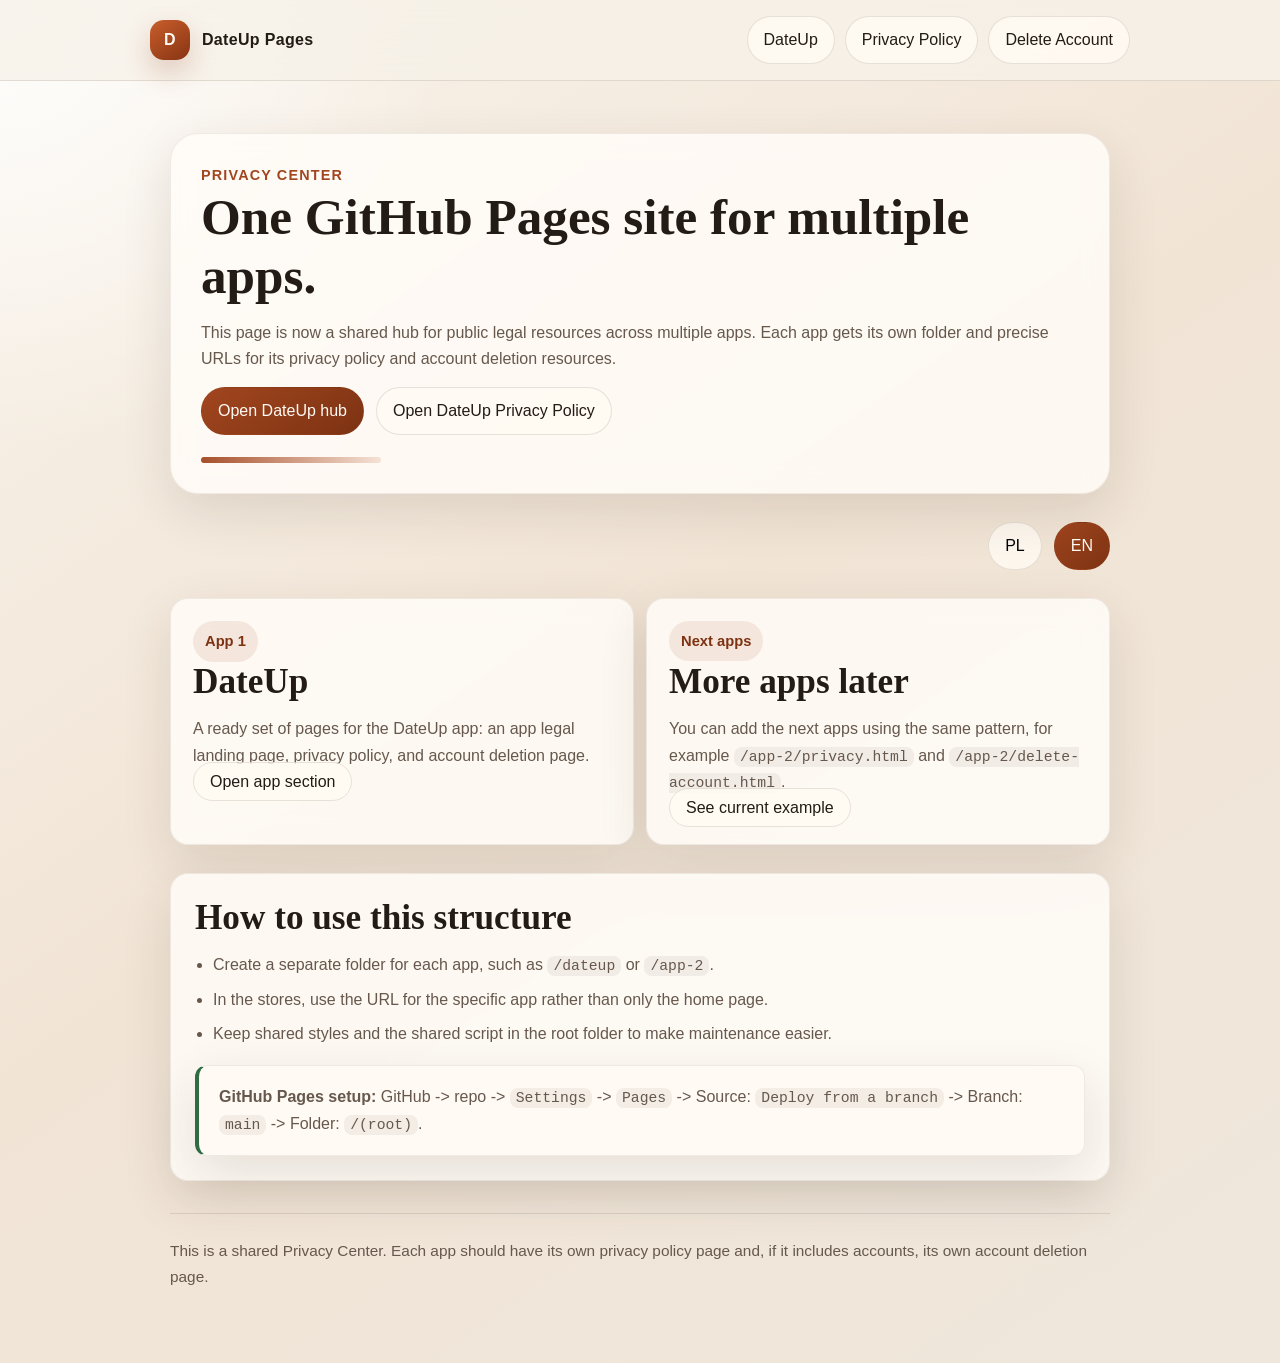
==== index.html @ e55b816a "initial commit" ====
<!DOCTYPE html>
<html lang="pl">
<head>
    <meta charset="utf-8">
    <meta name="viewport" content="width=device-width, initial-scale=1">
    <title>DateUp Pages Privacy Center</title>
    <meta name="description" content="Public privacy center for multiple apps published on DateUp Pages.">
    <link rel="stylesheet" href="./styles.css">
</head>
<body>
<header class="site-header">
    <div class="site-header-inner">
        <a class="brand" href="./index.html">
            <span class="brand-mark">D</span>
            <span>DateUp Pages</span>
        </a>
        <nav class="nav-links">
            <a href="./dateup/index.html">DateUp</a>
            <a href="./dateup/privacy.html">Privacy Policy</a>
            <a href="./dateup/delete-account.html">Delete Account</a>
        </nav>
    </div>
</header>

<main class="shell">
    <section class="hero">
        <div class="eyebrow">Privacy Center</div>
        <div data-lang-section="pl">
            <h1>Jedno GitHub Pages dla wielu aplikacji.</h1>
            <p>Ta strona jest teraz wspolnym hubem dla publicznych zasobow prawnych kilku aplikacji. Kazda aplikacja dostaje osobny katalog i wlasne, precyzyjne linki do polityki prywatnosci oraz usuwania konta.</p>
        </div>
        <div data-lang-section="en">
            <h1>One GitHub Pages site for multiple apps.</h1>
            <p>This page is now a shared hub for public legal resources across multiple apps. Each app gets its own folder and precise URLs for its privacy policy and account deletion resources.</p>
        </div>
        <div class="hero-actions">
            <a class="button button-primary" href="./dateup/index.html">Open DateUp hub</a>
            <a class="button" href="./dateup/privacy.html">Open DateUp Privacy Policy</a>
        </div>
    </section>

    <section class="section">
        <div class="lang-switch" aria-label="Language switch">
            <button type="button" data-lang-button="pl">PL</button>
            <button type="button" data-lang-button="en">EN</button>
        </div>
    </section>

    <section class="section card-grid">
        <article class="doc-card">
            <div class="meta">App 1</div>
            <h2>DateUp</h2>
            <div data-lang-section="pl">
                <p>Gotowy zestaw podstron dla aplikacji DateUp: landing legalowy, polityka prywatnosci i strona usuwania konta.</p>
            </div>
            <div data-lang-section="en">
                <p>A ready set of pages for the DateUp app: an app legal landing page, privacy policy, and account deletion page.</p>
            </div>
            <a class="button" href="./dateup/index.html">Open app section</a>
        </article>

        <article class="doc-card">
            <div class="meta">Next apps</div>
            <h2>More apps later</h2>
            <div data-lang-section="pl">
                <p>Kolejne aplikacje mozesz dodawac tym samym schematem, np. <code>/app-2/privacy.html</code> i <code>/app-2/delete-account.html</code>.</p>
            </div>
            <div data-lang-section="en">
                <p>You can add the next apps using the same pattern, for example <code>/app-2/privacy.html</code> and <code>/app-2/delete-account.html</code>.</p>
            </div>
            <a class="button" href="./dateup/index.html">See current example</a>
        </article>
    </section>

    <section class="section panel">
        <div data-lang-section="pl">
            <h2>Jak z tego korzystac</h2>
            <ul class="checklist">
                <li>Dla kazdej aplikacji utworz osobny katalog, np. <code>/dateup</code> albo <code>/app-2</code>.</li>
                <li>W sklepie podawaj URL do konkretnej aplikacji, a nie tylko do strony glownej.</li>
                <li>Zostaw wspolne style i skrypt w katalogu glownym, zeby latwiej utrzymywac calosc.</li>
            </ul>
        </div>
        <div data-lang-section="en">
            <h2>How to use this structure</h2>
            <ul class="checklist">
                <li>Create a separate folder for each app, such as <code>/dateup</code> or <code>/app-2</code>.</li>
                <li>In the stores, use the URL for the specific app rather than only the home page.</li>
                <li>Keep shared styles and the shared script in the root folder to make maintenance easier.</li>
            </ul>
        </div>

        <div class="callout callout-success">
            <div data-lang-section="pl">
                <p><strong>GitHub Pages setup:</strong> GitHub -> repo -> <code>Settings</code> -> <code>Pages</code> -> Source: <code>Deploy from a branch</code> -> Branch: <code>main</code> -> Folder: <code>/(root)</code>.</p>
            </div>
            <div data-lang-section="en">
                <p><strong>GitHub Pages setup:</strong> GitHub -> repo -> <code>Settings</code> -> <code>Pages</code> -> Source: <code>Deploy from a branch</code> -> Branch: <code>main</code> -> Folder: <code>/(root)</code>.</p>
            </div>
        </div>
    </section>

    <footer class="footer">
        <div data-lang-section="pl">
            <p>To jest wspolny Privacy Center. Kazda aplikacja powinna miec wlasna podstrone z polityka prywatnosci i, jesli ma konto, z usuwaniem konta.</p>
        </div>
        <div data-lang-section="en">
            <p>This is a shared Privacy Center. Each app should have its own privacy policy page and, if it includes accounts, its own account deletion page.</p>
        </div>
    </footer>
</main>

<script src="./site.js"></script>
</body>
</html>
---- styles.css ----
:root {
    --bg: #f7f1e8;
    --bg-accent: #efe2d1;
    --surface: rgba(255, 252, 247, 0.86);
    --surface-strong: #fffaf3;
    --text: #231b15;
    --muted: #66584d;
    --line: rgba(61, 45, 31, 0.12);
    --primary: #a1461f;
    --primary-strong: #7d3212;
    --primary-soft: rgba(161, 70, 31, 0.1);
    --ok: #2f6b43;
    --warn: #8a5a0a;
    --shadow: 0 18px 50px rgba(58, 42, 28, 0.12);
    --radius-lg: 28px;
    --radius-md: 18px;
    --radius-sm: 12px;
    --content: 980px;
}

* {
    box-sizing: border-box;
}

html {
    scroll-behavior: smooth;
}

body {
    margin: 0;
    min-height: 100vh;
    color: var(--text);
    background:
        radial-gradient(circle at top left, rgba(255, 255, 255, 0.9), transparent 28rem),
        linear-gradient(145deg, #f9f4ec 0%, #f1e4d5 48%, #efe7dc 100%);
    font-family: "Aptos", "Segoe UI Variable", "Segoe UI", sans-serif;
    line-height: 1.65;
}

a {
    color: inherit;
}

.shell {
    max-width: var(--content);
    margin: 0 auto;
    padding: 24px 20px 48px;
}

.site-header {
    position: sticky;
    top: 0;
    z-index: 10;
    backdrop-filter: blur(16px);
    background: rgba(247, 241, 232, 0.78);
    border-bottom: 1px solid var(--line);
}

.site-header-inner {
    max-width: calc(var(--content) + 40px);
    margin: 0 auto;
    padding: 16px 20px;
    display: flex;
    align-items: center;
    justify-content: space-between;
    gap: 16px;
}

.brand {
    display: inline-flex;
    align-items: center;
    gap: 12px;
    text-decoration: none;
    font-weight: 700;
    letter-spacing: 0.02em;
}

.brand-mark {
    width: 40px;
    height: 40px;
    display: grid;
    place-items: center;
    border-radius: 14px;
    background: linear-gradient(145deg, #c95e2c, #873413);
    color: #fff9f2;
    box-shadow: 0 12px 28px rgba(137, 52, 19, 0.22);
}

.nav-links {
    display: flex;
    flex-wrap: wrap;
    gap: 10px;
}

.nav-links a,
.lang-switch button,
.button {
    border: 1px solid var(--line);
    border-radius: 999px;
    background: rgba(255, 250, 243, 0.82);
    padding: 10px 16px;
    text-decoration: none;
    font: inherit;
    cursor: pointer;
    transition: transform 140ms ease, background 140ms ease, border-color 140ms ease;
}

.nav-links a:hover,
.lang-switch button:hover,
.button:hover {
    transform: translateY(-1px);
    background: #fffdf8;
    border-color: rgba(125, 50, 18, 0.25);
}

.button-primary {
    background: linear-gradient(145deg, var(--primary), var(--primary-strong));
    color: #fffaf5;
    border-color: transparent;
}

.hero,
.panel,
.callout,
.doc-card {
    border: 1px solid rgba(61, 45, 31, 0.08);
    background: var(--surface);
    box-shadow: var(--shadow);
    backdrop-filter: blur(12px);
}

.hero {
    margin-top: 28px;
    padding: 30px;
    border-radius: var(--radius-lg);
    overflow: hidden;
}

.hero::after {
    content: "";
    display: block;
    margin-top: 22px;
    width: 180px;
    height: 6px;
    border-radius: 999px;
    background: linear-gradient(90deg, rgba(161, 70, 31, 0.95), rgba(201, 94, 44, 0.15));
}

.eyebrow {
    color: var(--primary);
    font-size: 0.9rem;
    font-weight: 700;
    letter-spacing: 0.08em;
    text-transform: uppercase;
}

h1,
h2,
h3 {
    font-family: "Iowan Old Style", "Palatino Linotype", Georgia, serif;
    line-height: 1.15;
    margin: 0 0 14px;
}

h1 {
    font-size: clamp(2rem, 4vw, 3.6rem);
}

h2 {
    font-size: clamp(1.5rem, 3vw, 2.2rem);
    margin-top: 0;
}

h3 {
    font-size: 1.12rem;
}

p {
    margin: 0 0 14px;
    color: var(--muted);
}

.hero-actions,
.lang-switch,
.card-grid {
    display: flex;
    flex-wrap: wrap;
    gap: 12px;
}

.card-grid {
    margin-top: 26px;
}

.doc-card {
    flex: 1 1 260px;
    padding: 22px;
    border-radius: var(--radius-md);
}

.doc-card p:last-child,
.panel p:last-child,
.callout p:last-child {
    margin-bottom: 0;
}

.doc-card a {
    text-decoration: none;
}

.section {
    margin-top: 28px;
}

.panel {
    padding: 24px;
    border-radius: var(--radius-md);
}

.callout {
    margin-top: 18px;
    padding: 18px 20px;
    border-radius: var(--radius-sm);
    background: var(--surface-strong);
}

.callout-warning {
    border-left: 4px solid var(--warn);
}

.callout-success {
    border-left: 4px solid var(--ok);
}

.doc-section {
    padding: 22px 0;
    border-bottom: 1px solid var(--line);
}

.doc-section:last-child {
    border-bottom: 0;
    padding-bottom: 0;
}

.checklist,
.inline-list {
    margin: 0;
    padding-left: 18px;
    color: var(--muted);
}

.inline-list li + li,
.checklist li + li {
    margin-top: 8px;
}

.meta {
    display: inline-flex;
    align-items: center;
    gap: 8px;
    border-radius: 999px;
    background: var(--primary-soft);
    color: var(--primary-strong);
    padding: 8px 12px;
    font-size: 0.92rem;
    font-weight: 600;
}

.lang-switch {
    justify-content: flex-end;
}

.lang-switch button.active {
    background: linear-gradient(145deg, var(--primary), var(--primary-strong));
    color: #fffaf5;
    border-color: transparent;
}

[data-lang-section] {
    display: none;
}

[data-lang-section].active {
    display: block;
}

.footer {
    margin-top: 32px;
    padding: 24px 0 12px;
    border-top: 1px solid var(--line);
    color: var(--muted);
    font-size: 0.96rem;
}

code {
    padding: 2px 6px;
    border-radius: 8px;
    background: rgba(61, 45, 31, 0.06);
    font-family: "Cascadia Code", "Consolas", monospace;
    font-size: 0.92em;
}

@media (max-width: 760px) {
    .site-header-inner {
        flex-direction: column;
        align-items: flex-start;
    }

    .nav-links,
    .hero-actions,
    .lang-switch {
        width: 100%;
    }

    .nav-links a,
    .lang-switch button,
    .button {
        text-align: center;
        justify-content: center;
    }

    .hero,
    .panel,
    .doc-card {
        padding: 22px;
    }
}
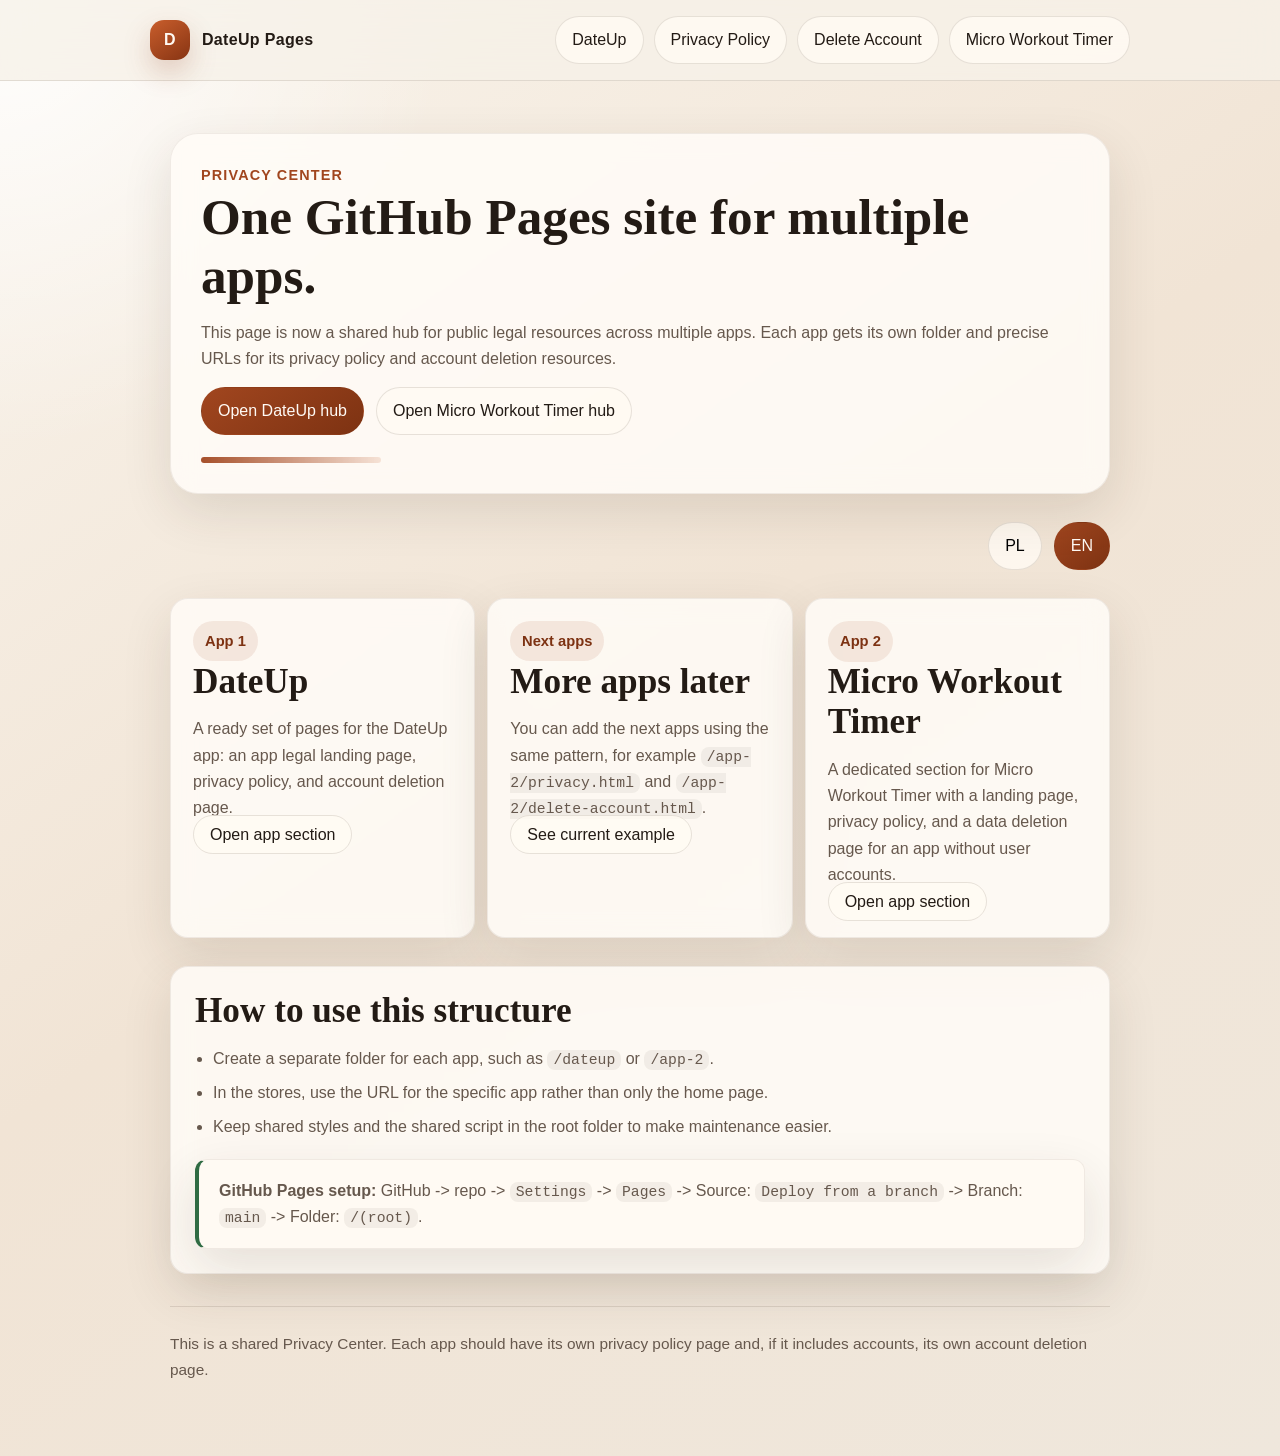
==== commit 000806b0: "add pages for micro workout timer" ====
--- a/index.html
+++ b/index.html
@@ -18,6 +18,7 @@
             <a href="./dateup/index.html">DateUp</a>
             <a href="./dateup/privacy.html">Privacy Policy</a>
             <a href="./dateup/delete-account.html">Delete Account</a>
+            <a href="./micro-workout-timer/index.html">Micro Workout Timer</a>
         </nav>
     </div>
 </header>
@@ -35,7 +36,7 @@
         </div>
         <div class="hero-actions">
             <a class="button button-primary" href="./dateup/index.html">Open DateUp hub</a>
-            <a class="button" href="./dateup/privacy.html">Open DateUp Privacy Policy</a>
+            <a class="button" href="./micro-workout-timer/index.html">Open Micro Workout Timer hub</a>
         </div>
     </section>
 
@@ -69,6 +70,18 @@
                 <p>You can add the next apps using the same pattern, for example <code>/app-2/privacy.html</code> and <code>/app-2/delete-account.html</code>.</p>
             </div>
             <a class="button" href="./dateup/index.html">See current example</a>
+        </article>
+
+        <article class="doc-card">
+            <div class="meta">App 2</div>
+            <h2>Micro Workout Timer</h2>
+            <div data-lang-section="pl">
+                <p>Osobna sekcja dla aplikacji Micro Workout Timer z landingiem, polityka prywatnosci i strona o usuwaniu danych dla aplikacji bez konta.</p>
+            </div>
+            <div data-lang-section="en">
+                <p>A dedicated section for Micro Workout Timer with a landing page, privacy policy, and a data deletion page for an app without user accounts.</p>
+            </div>
+            <a class="button" href="./micro-workout-timer/index.html">Open app section</a>
         </article>
     </section>
 
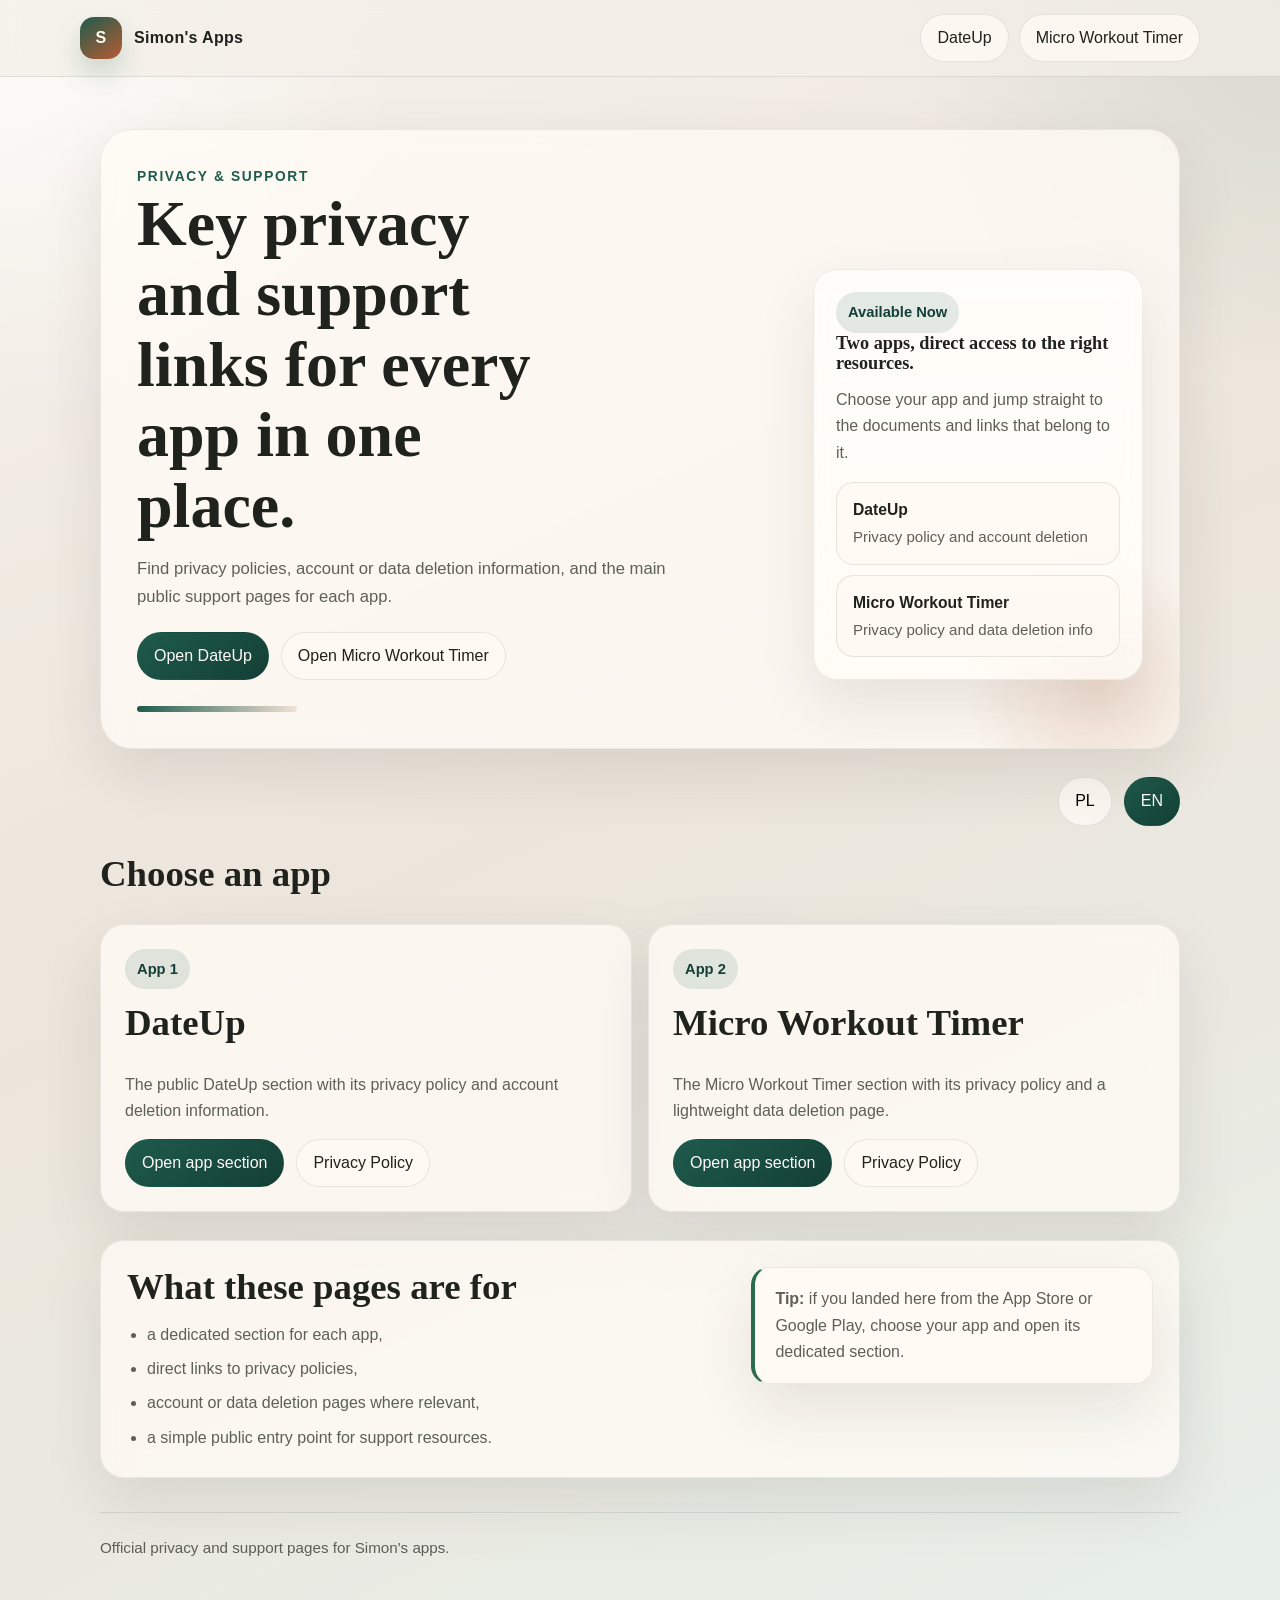
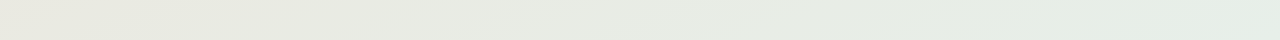
==== commit d714e649: "changes" ====
--- a/index.html
+++ b/index.html
@@ -3,21 +3,19 @@
 <head>
     <meta charset="utf-8">
     <meta name="viewport" content="width=device-width, initial-scale=1">
-    <title>DateUp Pages Privacy Center</title>
-    <meta name="description" content="Public privacy center for multiple apps published on DateUp Pages.">
+    <title>Simon's Apps Privacy &amp; Support</title>
+    <meta name="description" content="Privacy policies, account resources, and support pages for Simon's apps.">
     <link rel="stylesheet" href="./styles.css">
 </head>
 <body>
 <header class="site-header">
     <div class="site-header-inner">
         <a class="brand" href="./index.html">
-            <span class="brand-mark">D</span>
-            <span>DateUp Pages</span>
+            <span class="brand-mark">S</span>
+            <span>Simon's Apps</span>
         </a>
         <nav class="nav-links">
             <a href="./dateup/index.html">DateUp</a>
-            <a href="./dateup/privacy.html">Privacy Policy</a>
-            <a href="./dateup/delete-account.html">Delete Account</a>
             <a href="./micro-workout-timer/index.html">Micro Workout Timer</a>
         </nav>
     </div>
@@ -25,18 +23,44 @@
 
 <main class="shell">
     <section class="hero">
-        <div class="eyebrow">Privacy Center</div>
-        <div data-lang-section="pl">
-            <h1>Jedno GitHub Pages dla wielu aplikacji.</h1>
-            <p>Ta strona jest teraz wspolnym hubem dla publicznych zasobow prawnych kilku aplikacji. Kazda aplikacja dostaje osobny katalog i wlasne, precyzyjne linki do polityki prywatnosci oraz usuwania konta.</p>
-        </div>
-        <div data-lang-section="en">
-            <h1>One GitHub Pages site for multiple apps.</h1>
-            <p>This page is now a shared hub for public legal resources across multiple apps. Each app gets its own folder and precise URLs for its privacy policy and account deletion resources.</p>
-        </div>
-        <div class="hero-actions">
-            <a class="button button-primary" href="./dateup/index.html">Open DateUp hub</a>
-            <a class="button" href="./micro-workout-timer/index.html">Open Micro Workout Timer hub</a>
+        <div class="hero-layout">
+            <div class="hero-copy">
+                <div class="eyebrow">Privacy &amp; Support</div>
+                <div data-lang-section="pl">
+                    <h1>Wszystkie najwazniejsze linki dla aplikacji w jednym miejscu.</h1>
+                    <p>Tutaj znajdziesz polityki prywatnosci, informacje o usuwaniu konta lub danych oraz podstawowe strony supportowe dla kazdej aplikacji.</p>
+                </div>
+                <div data-lang-section="en">
+                    <h1>Key privacy and support links for every app in one place.</h1>
+                    <p>Find privacy policies, account or data deletion information, and the main public support pages for each app.</p>
+                </div>
+                <div class="hero-actions">
+                    <a class="button button-primary" href="./dateup/index.html">Open DateUp</a>
+                    <a class="button" href="./micro-workout-timer/index.html">Open Micro Workout Timer</a>
+                </div>
+            </div>
+
+            <aside class="hero-side">
+                <div class="meta">Available Now</div>
+                <div data-lang-section="pl">
+                    <h3>Dwie aplikacje, szybki dostep do wlasciwych zasobow.</h3>
+                    <p>Wybierz swoja aplikacje i przejdz od razu do jej sekcji z dokumentami i linkami.</p>
+                </div>
+                <div data-lang-section="en">
+                    <h3>Two apps, direct access to the right resources.</h3>
+                    <p>Choose your app and jump straight to the documents and links that belong to it.</p>
+                </div>
+                <div class="link-stack">
+                    <a class="link-tile" href="./dateup/index.html">
+                        <strong>DateUp</strong>
+                        <span>Privacy policy and account deletion</span>
+                    </a>
+                    <a class="link-tile" href="./micro-workout-timer/index.html">
+                        <strong>Micro Workout Timer</strong>
+                        <span>Privacy policy and data deletion info</span>
+                    </a>
+                </div>
+            </aside>
         </div>
     </section>
 
@@ -47,78 +71,87 @@
         </div>
     </section>
 
-    <section class="section card-grid">
+    <section class="section">
+        <div class="section-heading">
+            <div data-lang-section="pl">
+                <h2>Wybierz aplikacje</h2>
+            </div>
+            <div data-lang-section="en">
+                <h2>Choose an app</h2>
+            </div>
+        </div>
+
+        <div class="card-grid">
         <article class="doc-card">
             <div class="meta">App 1</div>
             <h2>DateUp</h2>
             <div data-lang-section="pl">
-                <p>Gotowy zestaw podstron dla aplikacji DateUp: landing legalowy, polityka prywatnosci i strona usuwania konta.</p>
+                <p>Sekcja dla aplikacji randkowej DateUp z publiczna polityka prywatnosci i instrukcja usuwania konta.</p>
             </div>
             <div data-lang-section="en">
-                <p>A ready set of pages for the DateUp app: an app legal landing page, privacy policy, and account deletion page.</p>
+                <p>The public DateUp section with its privacy policy and account deletion information.</p>
             </div>
-            <a class="button" href="./dateup/index.html">Open app section</a>
-        </article>
-
-        <article class="doc-card">
-            <div class="meta">Next apps</div>
-            <h2>More apps later</h2>
-            <div data-lang-section="pl">
-                <p>Kolejne aplikacje mozesz dodawac tym samym schematem, np. <code>/app-2/privacy.html</code> i <code>/app-2/delete-account.html</code>.</p>
+            <div class="card-actions">
+                <a class="button button-primary" href="./dateup/index.html">Open app section</a>
+                <a class="button" href="./dateup/privacy.html">Privacy Policy</a>
             </div>
-            <div data-lang-section="en">
-                <p>You can add the next apps using the same pattern, for example <code>/app-2/privacy.html</code> and <code>/app-2/delete-account.html</code>.</p>
-            </div>
-            <a class="button" href="./dateup/index.html">See current example</a>
         </article>
 
         <article class="doc-card">
             <div class="meta">App 2</div>
             <h2>Micro Workout Timer</h2>
             <div data-lang-section="pl">
-                <p>Osobna sekcja dla aplikacji Micro Workout Timer z landingiem, polityka prywatnosci i strona o usuwaniu danych dla aplikacji bez konta.</p>
+                <p>Sekcja dla Micro Workout Timer z polityka prywatnosci i prostymi informacjami o usuwaniu danych.</p>
             </div>
             <div data-lang-section="en">
-                <p>A dedicated section for Micro Workout Timer with a landing page, privacy policy, and a data deletion page for an app without user accounts.</p>
+                <p>The Micro Workout Timer section with its privacy policy and a lightweight data deletion page.</p>
             </div>
-            <a class="button" href="./micro-workout-timer/index.html">Open app section</a>
+            <div class="card-actions">
+                <a class="button button-primary" href="./micro-workout-timer/index.html">Open app section</a>
+                <a class="button" href="./micro-workout-timer/privacy.html">Privacy Policy</a>
+            </div>
         </article>
+        </div>
     </section>
 
     <section class="section panel">
-        <div data-lang-section="pl">
-            <h2>Jak z tego korzystac</h2>
-            <ul class="checklist">
-                <li>Dla kazdej aplikacji utworz osobny katalog, np. <code>/dateup</code> albo <code>/app-2</code>.</li>
-                <li>W sklepie podawaj URL do konkretnej aplikacji, a nie tylko do strony glownej.</li>
-                <li>Zostaw wspolne style i skrypt w katalogu glownym, zeby latwiej utrzymywac calosc.</li>
-            </ul>
-        </div>
-        <div data-lang-section="en">
-            <h2>How to use this structure</h2>
-            <ul class="checklist">
-                <li>Create a separate folder for each app, such as <code>/dateup</code> or <code>/app-2</code>.</li>
-                <li>In the stores, use the URL for the specific app rather than only the home page.</li>
-                <li>Keep shared styles and the shared script in the root folder to make maintenance easier.</li>
-            </ul>
-        </div>
-
-        <div class="callout callout-success">
+        <div class="panel-grid">
             <div data-lang-section="pl">
-                <p><strong>GitHub Pages setup:</strong> GitHub -> repo -> <code>Settings</code> -> <code>Pages</code> -> Source: <code>Deploy from a branch</code> -> Branch: <code>main</code> -> Folder: <code>/(root)</code>.</p>
+                <h2>Co znajdziesz na tych stronach</h2>
+                <ul class="checklist">
+                    <li>osobna sekcja dla kazdej aplikacji,</li>
+                    <li>bezposrednie linki do polityki prywatnosci,</li>
+                    <li>strony z usuwaniem konta lub danych, gdy dotyczy,</li>
+                    <li>prosty punkt wejscia do publicznych materialow supportowych.</li>
+                </ul>
             </div>
             <div data-lang-section="en">
-                <p><strong>GitHub Pages setup:</strong> GitHub -> repo -> <code>Settings</code> -> <code>Pages</code> -> Source: <code>Deploy from a branch</code> -> Branch: <code>main</code> -> Folder: <code>/(root)</code>.</p>
+                <h2>What these pages are for</h2>
+                <ul class="checklist">
+                    <li>a dedicated section for each app,</li>
+                    <li>direct links to privacy policies,</li>
+                    <li>account or data deletion pages where relevant,</li>
+                    <li>a simple public entry point for support resources.</li>
+                </ul>
+            </div>
+
+            <div class="callout callout-success">
+                <div data-lang-section="pl">
+                    <p><strong>Wskazowka:</strong> jesli trafiles tutaj z App Store lub Google Play, wybierz swoja aplikacje i przejdz do odpowiedniej podstrony.</p>
+                </div>
+                <div data-lang-section="en">
+                    <p><strong>Tip:</strong> if you landed here from the App Store or Google Play, choose your app and open its dedicated section.</p>
+                </div>
             </div>
         </div>
     </section>
 
     <footer class="footer">
         <div data-lang-section="pl">
-            <p>To jest wspolny Privacy Center. Kazda aplikacja powinna miec wlasna podstrone z polityka prywatnosci i, jesli ma konto, z usuwaniem konta.</p>
+            <p>Oficjalne strony prywatnosci i wsparcia dla aplikacji Simona.</p>
         </div>
         <div data-lang-section="en">
-            <p>This is a shared Privacy Center. Each app should have its own privacy policy page and, if it includes accounts, its own account deletion page.</p>
+            <p>Official privacy and support pages for Simon's apps.</p>
         </div>
     </footer>
 </main>
--- a/styles.css
+++ b/styles.css
@@ -1,21 +1,25 @@
 :root {
-    --bg: #f7f1e8;
-    --bg-accent: #efe2d1;
-    --surface: rgba(255, 252, 247, 0.86);
-    --surface-strong: #fffaf3;
-    --text: #231b15;
-    --muted: #66584d;
-    --line: rgba(61, 45, 31, 0.12);
-    --primary: #a1461f;
-    --primary-strong: #7d3212;
-    --primary-soft: rgba(161, 70, 31, 0.1);
-    --ok: #2f6b43;
-    --warn: #8a5a0a;
-    --shadow: 0 18px 50px rgba(58, 42, 28, 0.12);
-    --radius-lg: 28px;
+    --bg: #f3efe7;
+    --bg-deep: #e6ddd0;
+    --surface: rgba(255, 251, 245, 0.78);
+    --surface-strong: #fffaf4;
+    --surface-tint: rgba(24, 58, 48, 0.08);
+    --text: #1f221d;
+    --muted: #5d6056;
+    --line: rgba(31, 34, 29, 0.1);
+    --accent: #1e5b4d;
+    --accent-strong: #143f35;
+    --accent-soft: rgba(30, 91, 77, 0.12);
+    --warm: #b85c33;
+    --warm-soft: rgba(184, 92, 51, 0.12);
+    --ok: #2b6b4f;
+    --warn: #8c5a11;
+    --shadow: 0 24px 60px rgba(45, 42, 36, 0.1);
+    --radius-xl: 32px;
+    --radius-lg: 24px;
     --radius-md: 18px;
     --radius-sm: 12px;
-    --content: 980px;
+    --content: 1120px;
 }
 
 * {
@@ -31,8 +35,9 @@
     min-height: 100vh;
     color: var(--text);
     background:
-        radial-gradient(circle at top left, rgba(255, 255, 255, 0.9), transparent 28rem),
-        linear-gradient(145deg, #f9f4ec 0%, #f1e4d5 48%, #efe7dc 100%);
+        radial-gradient(circle at top left, rgba(255, 255, 255, 0.82), transparent 26rem),
+        radial-gradient(circle at 100% 0, rgba(30, 91, 77, 0.12), transparent 24rem),
+        linear-gradient(155deg, #f5f1ea 0%, #ece5db 48%, #e7efe9 100%);
     font-family: "Aptos", "Segoe UI Variable", "Segoe UI", sans-serif;
     line-height: 1.65;
 }
@@ -44,7 +49,7 @@
 .shell {
     max-width: var(--content);
     margin: 0 auto;
-    padding: 24px 20px 48px;
+    padding: 24px 20px 56px;
 }
 
 .site-header {
@@ -52,14 +57,14 @@
     top: 0;
     z-index: 10;
     backdrop-filter: blur(16px);
-    background: rgba(247, 241, 232, 0.78);
+    background: rgba(243, 239, 231, 0.74);
     border-bottom: 1px solid var(--line);
 }
 
 .site-header-inner {
     max-width: calc(var(--content) + 40px);
     margin: 0 auto;
-    padding: 16px 20px;
+    padding: 14px 20px;
     display: flex;
     align-items: center;
     justify-content: space-between;
@@ -76,14 +81,14 @@
 }
 
 .brand-mark {
-    width: 40px;
-    height: 40px;
+    width: 42px;
+    height: 42px;
     display: grid;
     place-items: center;
     border-radius: 14px;
-    background: linear-gradient(145deg, #c95e2c, #873413);
-    color: #fff9f2;
-    box-shadow: 0 12px 28px rgba(137, 52, 19, 0.22);
+    background: linear-gradient(145deg, var(--accent), var(--warm));
+    color: #fffaf4;
+    box-shadow: 0 14px 28px rgba(30, 91, 77, 0.2);
 }
 
 .nav-links {
@@ -94,27 +99,37 @@
 
 .nav-links a,
 .lang-switch button,
-.button {
+.button,
+.link-tile {
     border: 1px solid var(--line);
     border-radius: 999px;
-    background: rgba(255, 250, 243, 0.82);
+    background: rgba(255, 250, 244, 0.8);
     padding: 10px 16px;
     text-decoration: none;
     font: inherit;
     cursor: pointer;
-    transition: transform 140ms ease, background 140ms ease, border-color 140ms ease;
+    transition: transform 140ms ease, background 140ms ease, border-color 140ms ease, box-shadow 140ms ease;
 }
 
 .nav-links a:hover,
 .lang-switch button:hover,
-.button:hover {
+.button:hover,
+.link-tile:hover {
     transform: translateY(-1px);
     background: #fffdf8;
-    border-color: rgba(125, 50, 18, 0.25);
+    border-color: rgba(20, 63, 53, 0.22);
+    box-shadow: 0 10px 24px rgba(31, 34, 29, 0.06);
+}
+
+.button {
+    display: inline-flex;
+    align-items: center;
+    justify-content: center;
+    gap: 8px;
 }
 
 .button-primary {
-    background: linear-gradient(145deg, var(--primary), var(--primary-strong));
+    background: linear-gradient(145deg, var(--accent), var(--accent-strong));
     color: #fffaf5;
     border-color: transparent;
 }
@@ -122,57 +137,95 @@
 .hero,
 .panel,
 .callout,
-.doc-card {
-    border: 1px solid rgba(61, 45, 31, 0.08);
+.doc-card,
+.hero-side {
+    border: 1px solid rgba(31, 34, 29, 0.08);
     background: var(--surface);
     box-shadow: var(--shadow);
-    backdrop-filter: blur(12px);
+    backdrop-filter: blur(14px);
 }
 
 .hero {
+    position: relative;
     margin-top: 28px;
-    padding: 30px;
-    border-radius: var(--radius-lg);
+    padding: 36px;
+    border-radius: var(--radius-xl);
     overflow: hidden;
+}
+
+.hero::before {
+    content: "";
+    position: absolute;
+    inset: auto -60px -80px auto;
+    width: 280px;
+    height: 280px;
+    border-radius: 999px;
+    background: radial-gradient(circle, rgba(184, 92, 51, 0.16), transparent 68%);
+    pointer-events: none;
 }
 
 .hero::after {
     content: "";
     display: block;
-    margin-top: 22px;
-    width: 180px;
+    margin-top: 26px;
+    width: 160px;
     height: 6px;
     border-radius: 999px;
-    background: linear-gradient(90deg, rgba(161, 70, 31, 0.95), rgba(201, 94, 44, 0.15));
+    background: linear-gradient(90deg, var(--accent), rgba(184, 92, 51, 0.14));
+}
+
+.hero-layout {
+    position: relative;
+    z-index: 1;
+    display: grid;
+    grid-template-columns: minmax(0, 1.4fr) minmax(260px, 330px);
+    gap: 22px;
+    align-items: end;
+}
+
+.hero-copy {
+    max-width: 62ch;
+}
+
+.hero-copy p {
+    font-size: 1.04rem;
+}
+
+.hero-side {
+    padding: 22px;
+    border-radius: var(--radius-lg);
+    background:
+        linear-gradient(180deg, rgba(255, 255, 255, 0.38), rgba(255, 255, 255, 0.12)),
+        var(--surface);
 }
 
 .eyebrow {
-    color: var(--primary);
-    font-size: 0.9rem;
+    color: var(--accent);
+    font-size: 0.86rem;
     font-weight: 700;
-    letter-spacing: 0.08em;
+    letter-spacing: 0.12em;
     text-transform: uppercase;
 }
 
 h1,
 h2,
 h3 {
-    font-family: "Iowan Old Style", "Palatino Linotype", Georgia, serif;
-    line-height: 1.15;
+    font-family: "Georgia", "Iowan Old Style", "Palatino Linotype", serif;
+    line-height: 1.1;
     margin: 0 0 14px;
 }
 
 h1 {
-    font-size: clamp(2rem, 4vw, 3.6rem);
+    font-size: clamp(2.3rem, 5vw, 4.2rem);
+    max-width: 14ch;
 }
 
 h2 {
-    font-size: clamp(1.5rem, 3vw, 2.2rem);
-    margin-top: 0;
+    font-size: clamp(1.55rem, 3vw, 2.3rem);
 }
 
 h3 {
-    font-size: 1.12rem;
+    font-size: 1.14rem;
 }
 
 p {
@@ -182,25 +235,51 @@
 
 .hero-actions,
 .lang-switch,
-.card-grid {
+.card-actions {
     display: flex;
     flex-wrap: wrap;
     gap: 12px;
 }
 
+.hero-actions {
+    margin-top: 22px;
+}
+
+.card-actions {
+    margin-top: auto;
+}
+
+.section {
+    margin-top: 28px;
+}
+
+.section-heading {
+    display: flex;
+    flex-wrap: wrap;
+    align-items: end;
+    justify-content: space-between;
+    gap: 12px;
+    margin-bottom: 16px;
+}
+
 .card-grid {
-    margin-top: 26px;
+    display: grid;
+    grid-template-columns: repeat(auto-fit, minmax(240px, 1fr));
+    gap: 16px;
 }
 
 .doc-card {
-    flex: 1 1 260px;
-    padding: 22px;
-    border-radius: var(--radius-md);
+    display: flex;
+    flex-direction: column;
+    gap: 14px;
+    padding: 24px;
+    border-radius: var(--radius-lg);
 }
 
 .doc-card p:last-child,
 .panel p:last-child,
-.callout p:last-child {
+.callout p:last-child,
+.hero-side p:last-child {
     margin-bottom: 0;
 }
 
@@ -208,20 +287,27 @@
     text-decoration: none;
 }
 
-.section {
-    margin-top: 28px;
-}
-
 .panel {
-    padding: 24px;
-    border-radius: var(--radius-md);
+    padding: 26px;
+    border-radius: var(--radius-lg);
+}
+
+.panel-grid {
+    display: grid;
+    grid-template-columns: minmax(0, 1.2fr) minmax(260px, 0.8fr);
+    gap: 22px;
+    align-items: start;
 }
 
 .callout {
     margin-top: 18px;
     padding: 18px 20px;
-    border-radius: var(--radius-sm);
+    border-radius: var(--radius-md);
     background: var(--surface-strong);
+}
+
+.panel-grid .callout {
+    margin-top: 0;
 }
 
 .callout-warning {
@@ -233,8 +319,12 @@
 }
 
 .doc-section {
-    padding: 22px 0;
+    padding: 24px 0;
     border-bottom: 1px solid var(--line);
+}
+
+.doc-section:first-of-type {
+    padding-top: 0;
 }
 
 .doc-section:last-child {
@@ -245,7 +335,7 @@
 .checklist,
 .inline-list {
     margin: 0;
-    padding-left: 18px;
+    padding-left: 20px;
     color: var(--muted);
 }
 
@@ -258,12 +348,13 @@
     display: inline-flex;
     align-items: center;
     gap: 8px;
+    width: fit-content;
     border-radius: 999px;
-    background: var(--primary-soft);
-    color: var(--primary-strong);
+    background: var(--accent-soft);
+    color: var(--accent-strong);
     padding: 8px 12px;
     font-size: 0.92rem;
-    font-weight: 600;
+    font-weight: 700;
 }
 
 .lang-switch {
@@ -271,11 +362,60 @@
 }
 
 .lang-switch button.active {
-    background: linear-gradient(145deg, var(--primary), var(--primary-strong));
+    background: linear-gradient(145deg, var(--accent), var(--accent-strong));
     color: #fffaf5;
     border-color: transparent;
 }
 
+.link-stack {
+    display: grid;
+    gap: 10px;
+    margin-top: 16px;
+}
+
+.link-tile {
+    display: block;
+    border-radius: 18px;
+    padding: 14px 16px;
+    background: rgba(255, 250, 244, 0.68);
+}
+
+.link-tile strong,
+.link-tile span {
+    display: block;
+}
+
+.link-tile strong {
+    margin-bottom: 2px;
+    font-size: 0.98rem;
+}
+
+.link-tile span {
+    color: var(--muted);
+    font-size: 0.94rem;
+}
+
+.note-list {
+    display: grid;
+    gap: 12px;
+}
+
+.note-item {
+    padding: 16px 18px;
+    border-radius: var(--radius-md);
+    background: var(--surface-strong);
+    border: 1px solid rgba(31, 34, 29, 0.08);
+}
+
+.note-item strong,
+.note-item span {
+    display: block;
+}
+
+.note-item span {
+    color: var(--muted);
+}
+
 [data-lang-section] {
     display: none;
 }
@@ -285,19 +425,30 @@
 }
 
 .footer {
-    margin-top: 32px;
-    padding: 24px 0 12px;
+    margin-top: 34px;
+    padding: 22px 0 10px;
     border-top: 1px solid var(--line);
     color: var(--muted);
-    font-size: 0.96rem;
+    font-size: 0.95rem;
 }
 
 code {
     padding: 2px 6px;
     border-radius: 8px;
-    background: rgba(61, 45, 31, 0.06);
+    background: rgba(31, 34, 29, 0.06);
     font-family: "Cascadia Code", "Consolas", monospace;
     font-size: 0.92em;
+}
+
+@media (max-width: 900px) {
+    .hero-layout,
+    .panel-grid {
+        grid-template-columns: 1fr;
+    }
+
+    h1 {
+        max-width: none;
+    }
 }
 
 @media (max-width: 760px) {
@@ -308,7 +459,8 @@
 
     .nav-links,
     .hero-actions,
-    .lang-switch {
+    .lang-switch,
+    .card-actions {
         width: 100%;
     }
 
@@ -321,7 +473,8 @@
 
     .hero,
     .panel,
-    .doc-card {
+    .doc-card,
+    .hero-side {
         padding: 22px;
     }
 }
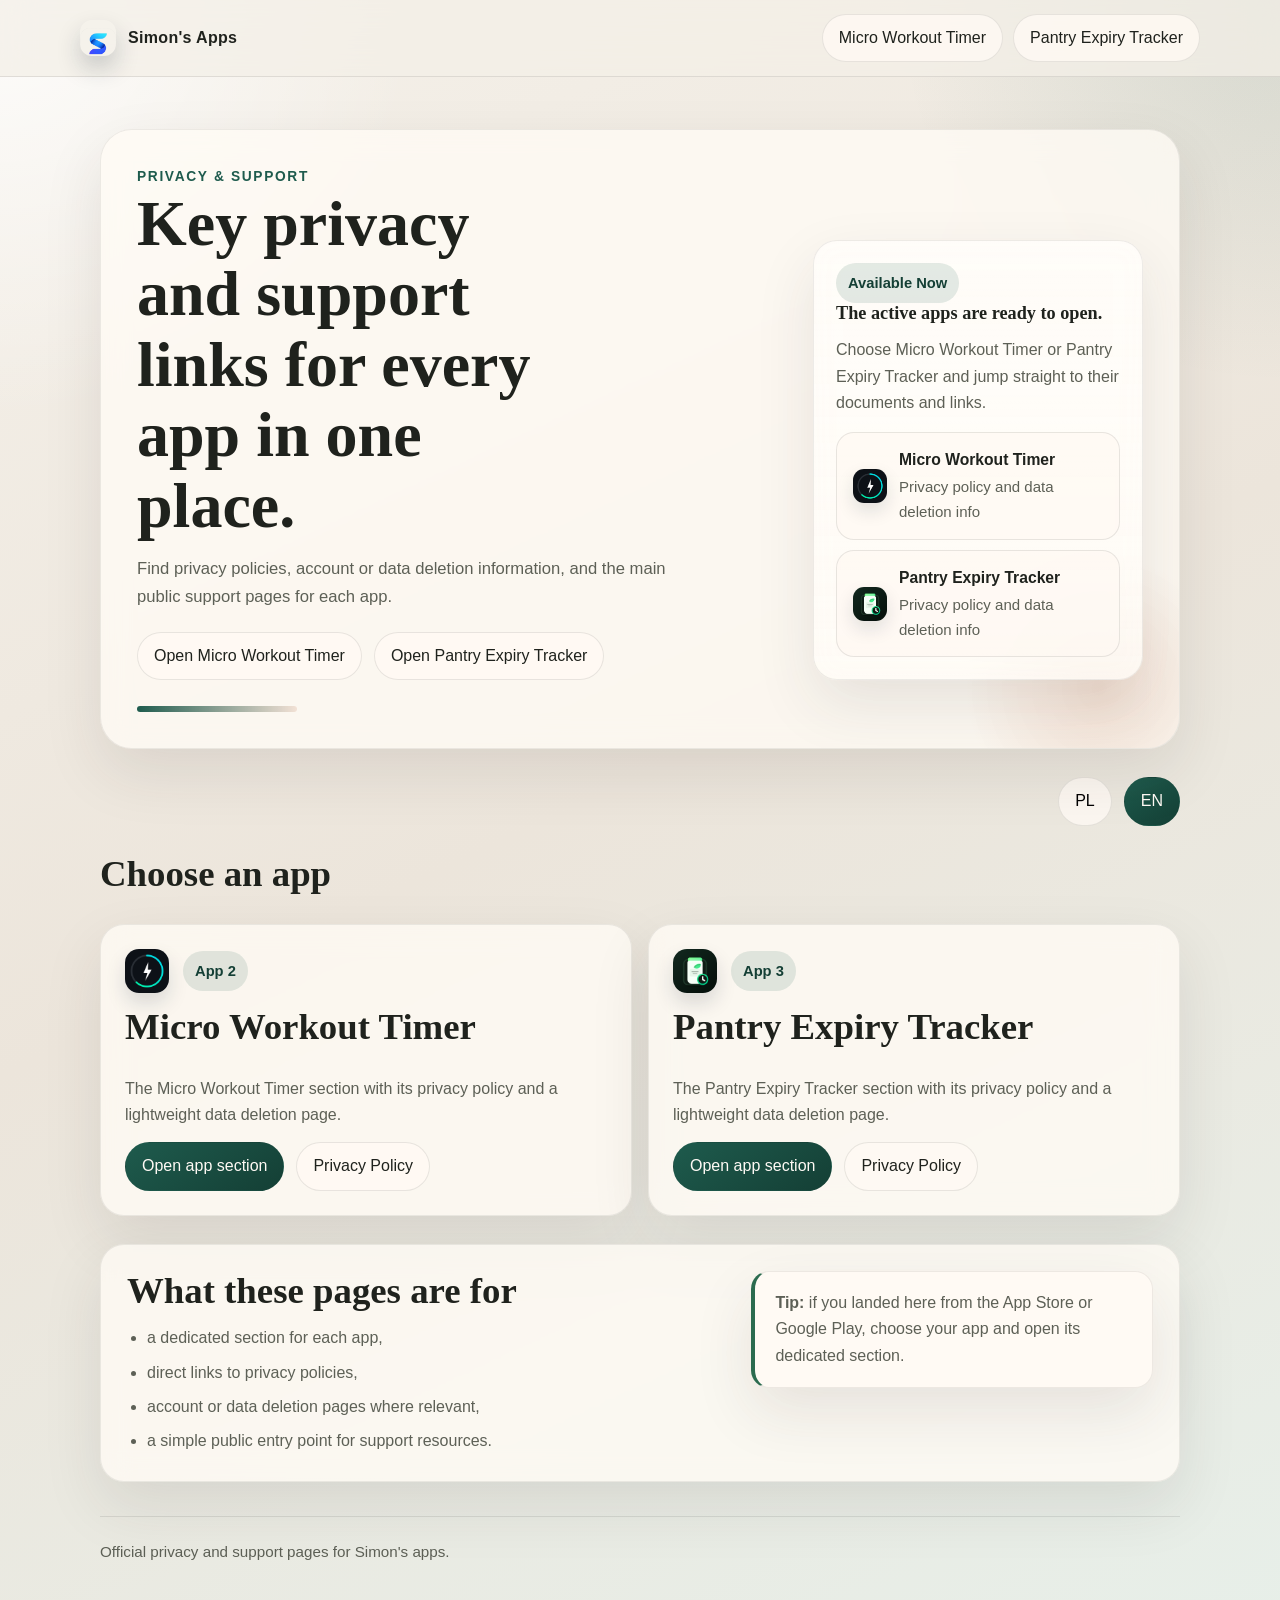
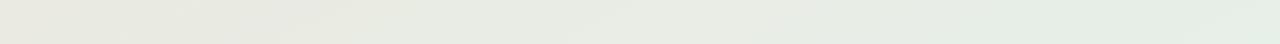
==== commit 5a1728af: "wip" ====
--- a/index.html
+++ b/index.html
@@ -5,18 +5,22 @@
     <meta name="viewport" content="width=device-width, initial-scale=1">
     <title>Simon's Apps Privacy &amp; Support</title>
     <meta name="description" content="Privacy policies, account resources, and support pages for Simon's apps.">
+    <link rel="icon" type="image/png" href="./assets/branding/simons-apps-logo.png">
     <link rel="stylesheet" href="./styles.css">
 </head>
 <body>
 <header class="site-header">
     <div class="site-header-inner">
         <a class="brand" href="./index.html">
-            <span class="brand-mark">S</span>
+            <span class="brand-mark brand-logo-company">
+                <img src="./assets/branding/simons-apps-logo.png" alt="Simon's Apps logo">
+            </span>
             <span>Simon's Apps</span>
         </a>
         <nav class="nav-links">
-            <a href="./dateup/index.html">DateUp</a>
-            <a href="./micro-workout-timer/index.html">Micro Workout Timer</a>
+            <a href="./dateup/index.html" data-app-id="dateup">DateUp</a>
+            <a href="./micro-workout-timer/index.html" data-app-id="micro-workout-timer">Micro Workout Timer</a>
+            <a href="./pantry-expiry-tracker/index.html" data-app-id="pantry-expiry-tracker">Pantry Expiry Tracker</a>
         </nav>
     </div>
 </header>
@@ -35,29 +39,42 @@
                     <p>Find privacy policies, account or data deletion information, and the main public support pages for each app.</p>
                 </div>
                 <div class="hero-actions">
-                    <a class="button button-primary" href="./dateup/index.html">Open DateUp</a>
-                    <a class="button" href="./micro-workout-timer/index.html">Open Micro Workout Timer</a>
+                    <a class="button button-primary" href="./dateup/index.html" data-app-id="dateup">Open DateUp</a>
+                    <a class="button" href="./micro-workout-timer/index.html" data-app-id="micro-workout-timer">Open Micro Workout Timer</a>
+                    <a class="button" href="./pantry-expiry-tracker/index.html" data-app-id="pantry-expiry-tracker">Open Pantry Expiry Tracker</a>
                 </div>
             </div>
 
             <aside class="hero-side">
                 <div class="meta">Available Now</div>
                 <div data-lang-section="pl">
-                    <h3>Dwie aplikacje, szybki dostep do wlasciwych zasobow.</h3>
-                    <p>Wybierz swoja aplikacje i przejdz od razu do jej sekcji z dokumentami i linkami.</p>
+                    <h3>Aktywne aplikacje sa gotowe do otwarcia.</h3>
+                    <p>Wybierz Micro Workout Timer albo Pantry Expiry Tracker i przejdz od razu do ich sekcji z dokumentami i linkami.</p>
                 </div>
                 <div data-lang-section="en">
-                    <h3>Two apps, direct access to the right resources.</h3>
-                    <p>Choose your app and jump straight to the documents and links that belong to it.</p>
+                    <h3>The active apps are ready to open.</h3>
+                    <p>Choose Micro Workout Timer or Pantry Expiry Tracker and jump straight to their documents and links.</p>
                 </div>
                 <div class="link-stack">
-                    <a class="link-tile" href="./dateup/index.html">
-                        <strong>DateUp</strong>
-                        <span>Privacy policy and account deletion</span>
+                    <a class="link-tile" href="./dateup/index.html" data-app-id="dateup">
+                        <div class="link-tile-copy">
+                            <strong>DateUp</strong>
+                            <span>Privacy policy and account deletion</span>
+                        </div>
                     </a>
-                    <a class="link-tile" href="./micro-workout-timer/index.html">
-                        <strong>Micro Workout Timer</strong>
-                        <span>Privacy policy and data deletion info</span>
+                    <a class="link-tile" href="./micro-workout-timer/index.html" data-app-id="micro-workout-timer">
+                        <img src="./assets/apps/micro-workout-timer.png" alt="Micro Workout Timer icon">
+                        <div class="link-tile-copy">
+                            <strong>Micro Workout Timer</strong>
+                            <span>Privacy policy and data deletion info</span>
+                        </div>
+                    </a>
+                    <a class="link-tile" href="./pantry-expiry-tracker/index.html" data-app-id="pantry-expiry-tracker">
+                        <img src="./assets/apps/pantry-expiry-tracker.png" alt="Pantry Expiry Tracker icon">
+                        <div class="link-tile-copy">
+                            <strong>Pantry Expiry Tracker</strong>
+                            <span>Privacy policy and data deletion info</span>
+                        </div>
                     </a>
                 </div>
             </aside>
@@ -82,8 +99,10 @@
         </div>
 
         <div class="card-grid">
-        <article class="doc-card">
-            <div class="meta">App 1</div>
+        <article class="doc-card" data-app-id="dateup">
+            <div class="app-card-top">
+                <div class="meta">App 1</div>
+            </div>
             <h2>DateUp</h2>
             <div data-lang-section="pl">
                 <p>Sekcja dla aplikacji randkowej DateUp z publiczna polityka prywatnosci i instrukcja usuwania konta.</p>
@@ -97,8 +116,11 @@
             </div>
         </article>
 
-        <article class="doc-card">
-            <div class="meta">App 2</div>
+        <article class="doc-card" data-app-id="micro-workout-timer">
+            <div class="app-card-top">
+                <img class="app-icon" src="./assets/apps/micro-workout-timer.png" alt="Micro Workout Timer icon">
+                <div class="meta">App 2</div>
+            </div>
             <h2>Micro Workout Timer</h2>
             <div data-lang-section="pl">
                 <p>Sekcja dla Micro Workout Timer z polityka prywatnosci i prostymi informacjami o usuwaniu danych.</p>
@@ -109,6 +131,24 @@
             <div class="card-actions">
                 <a class="button button-primary" href="./micro-workout-timer/index.html">Open app section</a>
                 <a class="button" href="./micro-workout-timer/privacy.html">Privacy Policy</a>
+            </div>
+        </article>
+
+        <article class="doc-card" data-app-id="pantry-expiry-tracker">
+            <div class="app-card-top">
+                <img class="app-icon" src="./assets/apps/pantry-expiry-tracker.png" alt="Pantry Expiry Tracker icon">
+                <div class="meta">App 3</div>
+            </div>
+            <h2>Pantry Expiry Tracker</h2>
+            <div data-lang-section="pl">
+                <p>Sekcja dla Pantry Expiry Tracker z polityka prywatnosci i prostymi informacjami o usuwaniu danych.</p>
+            </div>
+            <div data-lang-section="en">
+                <p>The Pantry Expiry Tracker section with its privacy policy and a lightweight data deletion page.</p>
+            </div>
+            <div class="card-actions">
+                <a class="button button-primary" href="./pantry-expiry-tracker/index.html">Open app section</a>
+                <a class="button" href="./pantry-expiry-tracker/privacy.html">Privacy Policy</a>
             </div>
         </article>
         </div>
@@ -156,6 +196,7 @@
     </footer>
 </main>
 
+<script src="./apps-config.js"></script>
 <script src="./site.js"></script>
 </body>
 </html>
--- a/styles.css
+++ b/styles.css
@@ -26,6 +26,10 @@
     box-sizing: border-box;
 }
 
+[hidden] {
+    display: none !important;
+}
+
 html {
     scroll-behavior: smooth;
 }
@@ -81,14 +85,28 @@
 }
 
 .brand-mark {
-    width: 42px;
-    height: 42px;
+    width: 36px;
+    height: 36px;
     display: grid;
     place-items: center;
-    border-radius: 14px;
+    border-radius: 12px;
     background: linear-gradient(145deg, var(--accent), var(--warm));
     color: #fffaf4;
     box-shadow: 0 14px 28px rgba(30, 91, 77, 0.2);
+    overflow: hidden;
+}
+
+.brand-mark img {
+    width: 100%;
+    height: 100%;
+    object-fit: contain;
+    border-radius: inherit;
+    display: block;
+}
+
+.brand-logo-company {
+    background: none;
+    box-shadow: 0 12px 24px rgba(17, 31, 48, 0.2);
 }
 
 .nav-links {
@@ -276,6 +294,22 @@
     border-radius: var(--radius-lg);
 }
 
+.app-card-top {
+    display: flex;
+    align-items: center;
+    gap: 14px;
+}
+
+.app-icon {
+    width: 44px;
+    height: 44px;
+    border-radius: 14px;
+    object-fit: contain;
+    box-shadow: 0 10px 20px rgba(17, 31, 48, 0.14);
+    background: rgba(255, 255, 255, 0.7);
+    flex: 0 0 auto;
+}
+
 .doc-card p:last-child,
 .panel p:last-child,
 .callout p:last-child,
@@ -374,15 +408,30 @@
 }
 
 .link-tile {
-    display: block;
+    display: flex;
+    align-items: center;
+    gap: 12px;
     border-radius: 18px;
     padding: 14px 16px;
     background: rgba(255, 250, 244, 0.68);
 }
 
+.link-tile img {
+    width: 34px;
+    height: 34px;
+    border-radius: 11px;
+    object-fit: contain;
+    flex: 0 0 auto;
+    box-shadow: 0 8px 18px rgba(17, 31, 48, 0.12);
+}
+
 .link-tile strong,
 .link-tile span {
     display: block;
+}
+
+.link-tile-copy {
+    min-width: 0;
 }
 
 .link-tile strong {
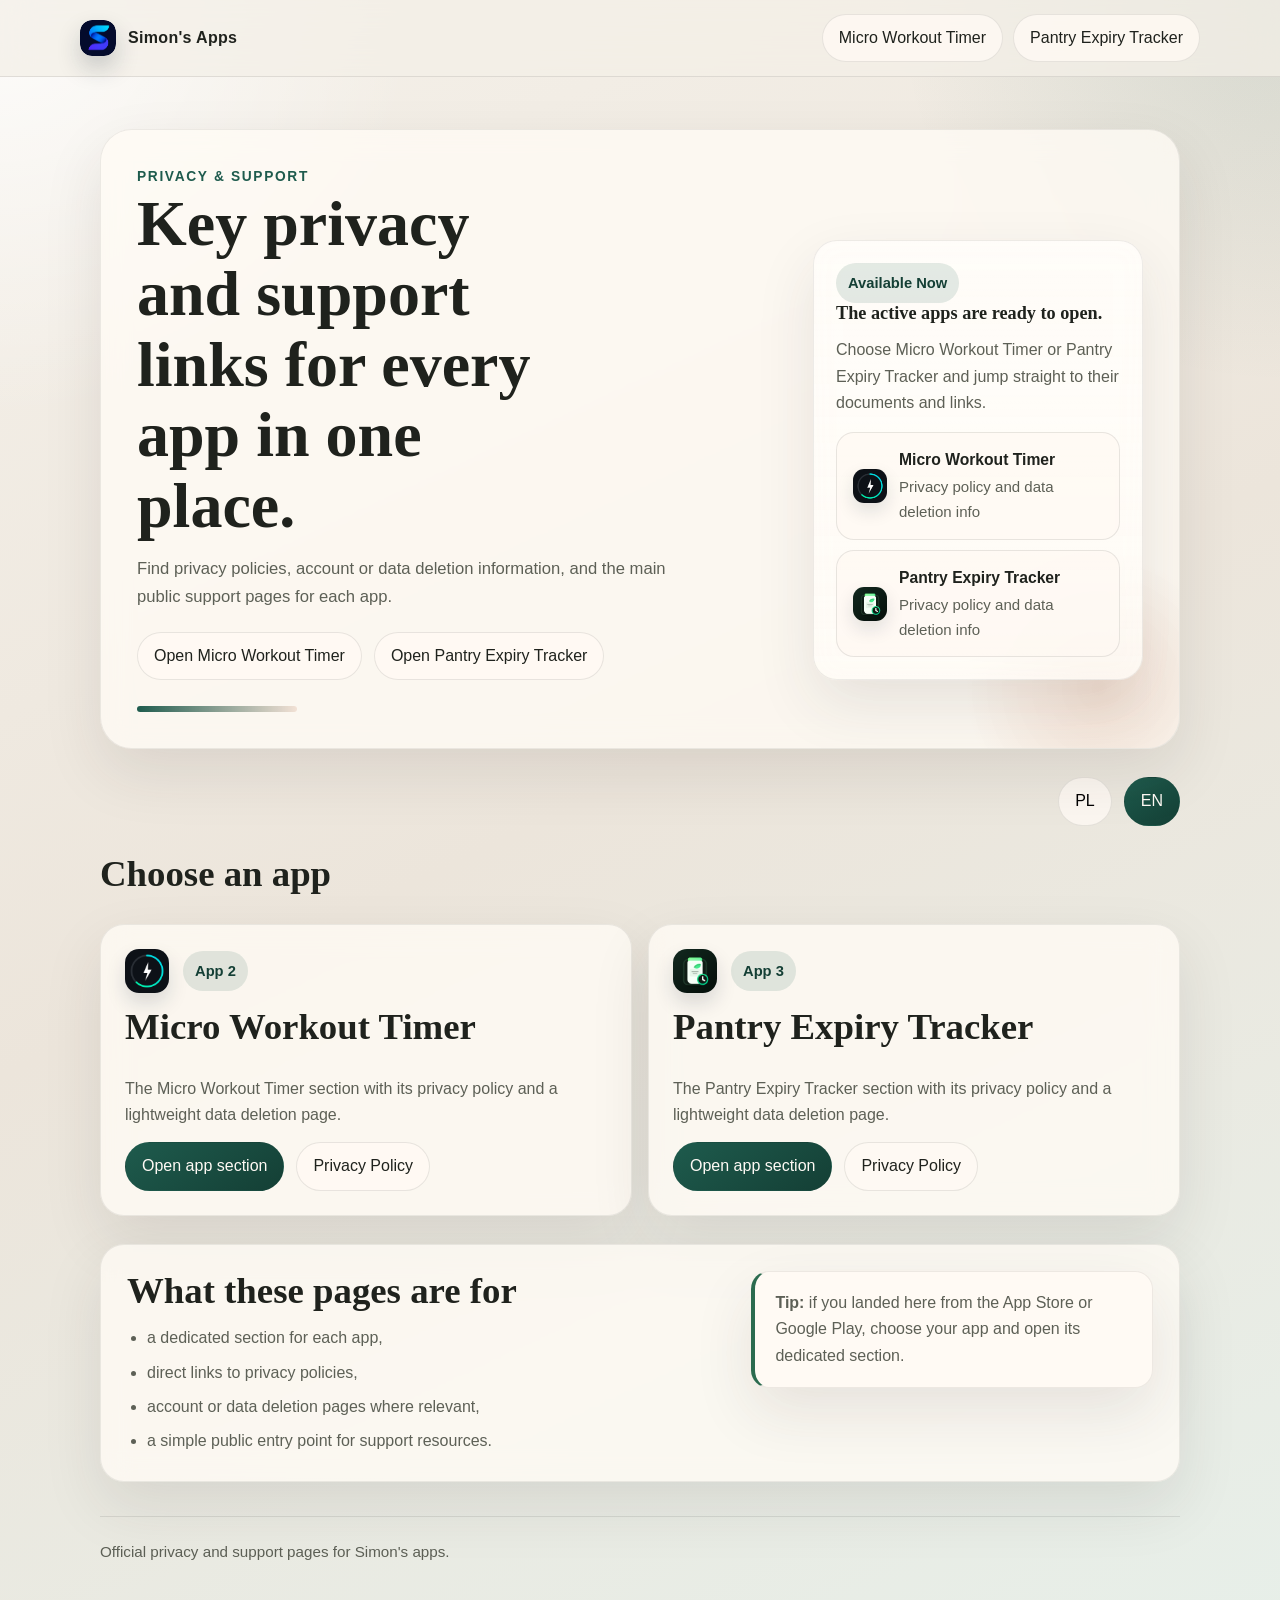
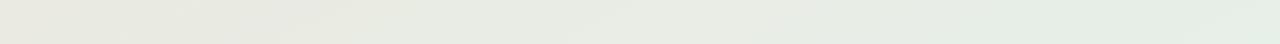
==== commit 005f369a: "Add Google Search Console verification tag" ====
--- a/index.html
+++ b/index.html
@@ -5,6 +5,7 @@
     <meta name="viewport" content="width=device-width, initial-scale=1">
     <title>Simon's Apps Privacy &amp; Support</title>
     <meta name="description" content="Privacy policies, account resources, and support pages for Simon's apps.">
+    <meta name="google-site-verification" content="dWv9pqHkUR-HpjWKxkra9dKBggp0_-WtY6N9-EvNMqU">
     <link rel="icon" type="image/png" href="./assets/branding/simons-apps-logo.png">
     <link rel="stylesheet" href="./styles.css">
 </head>
